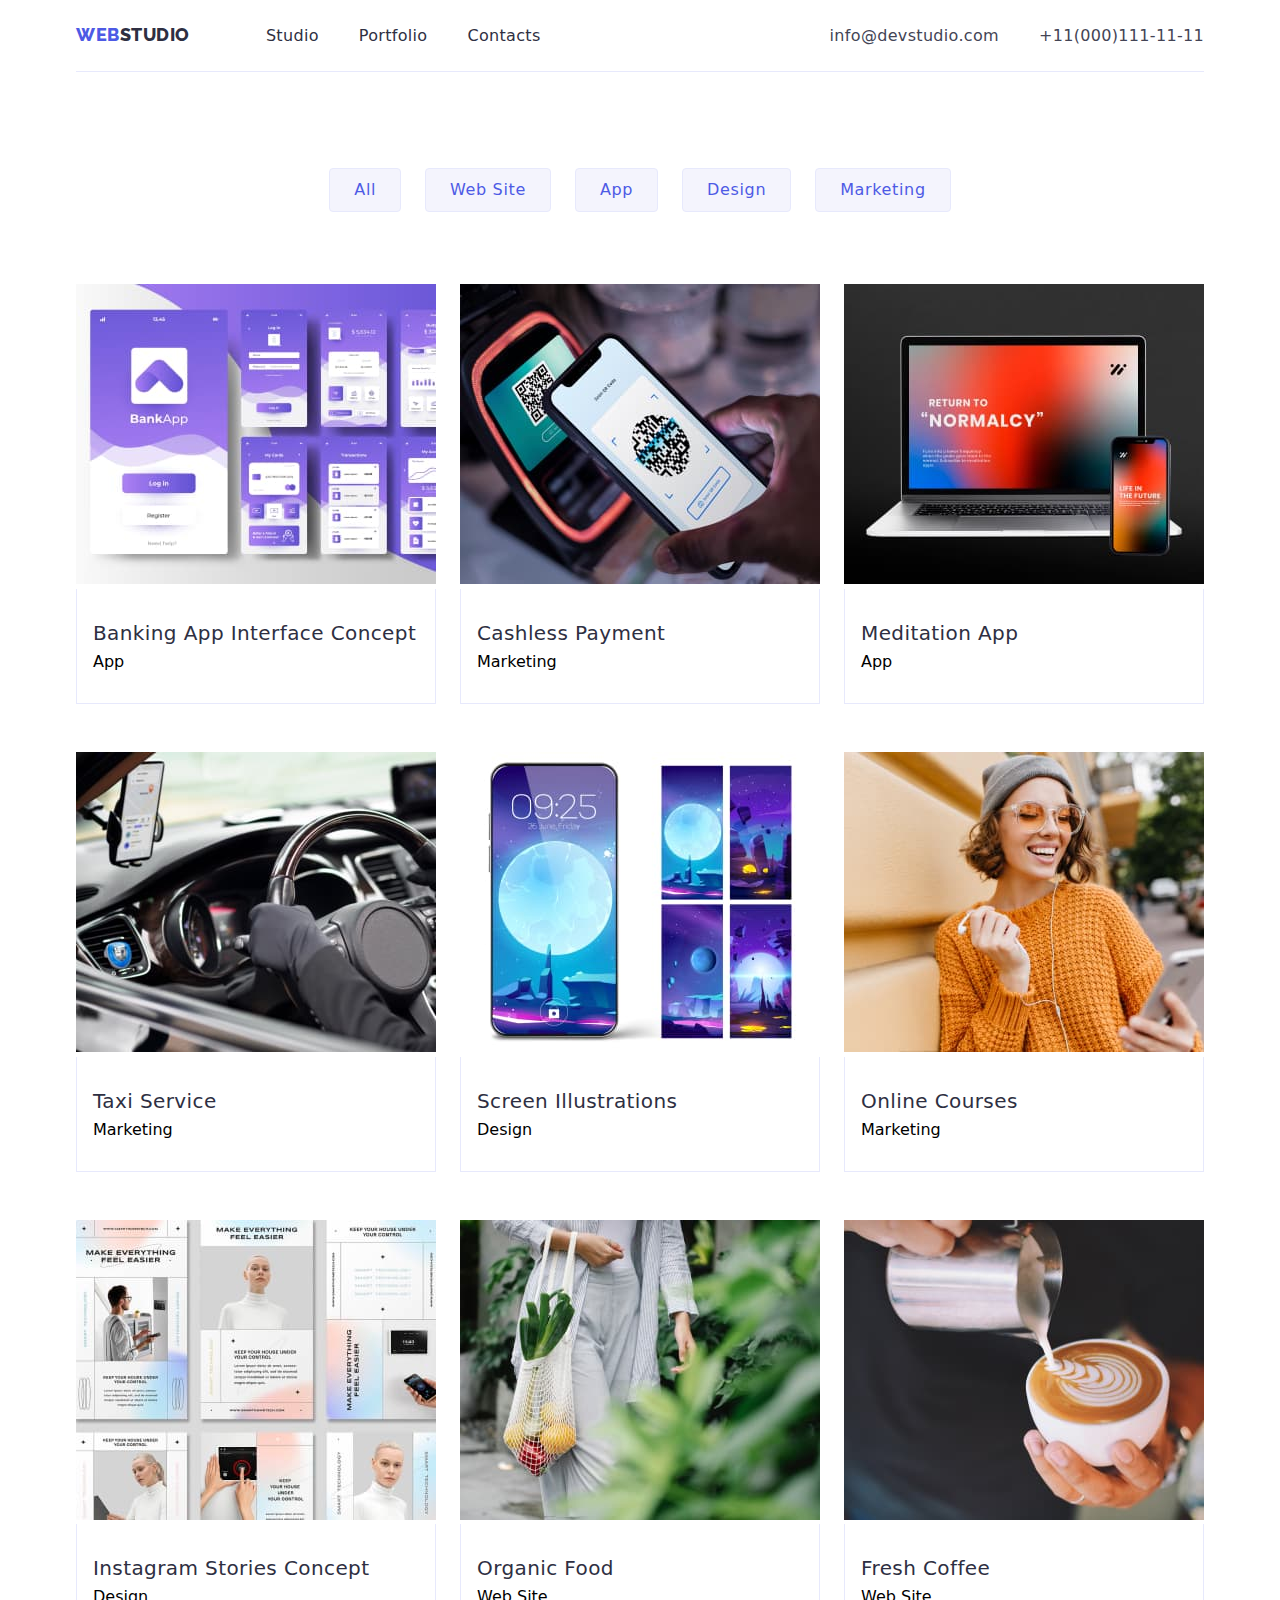
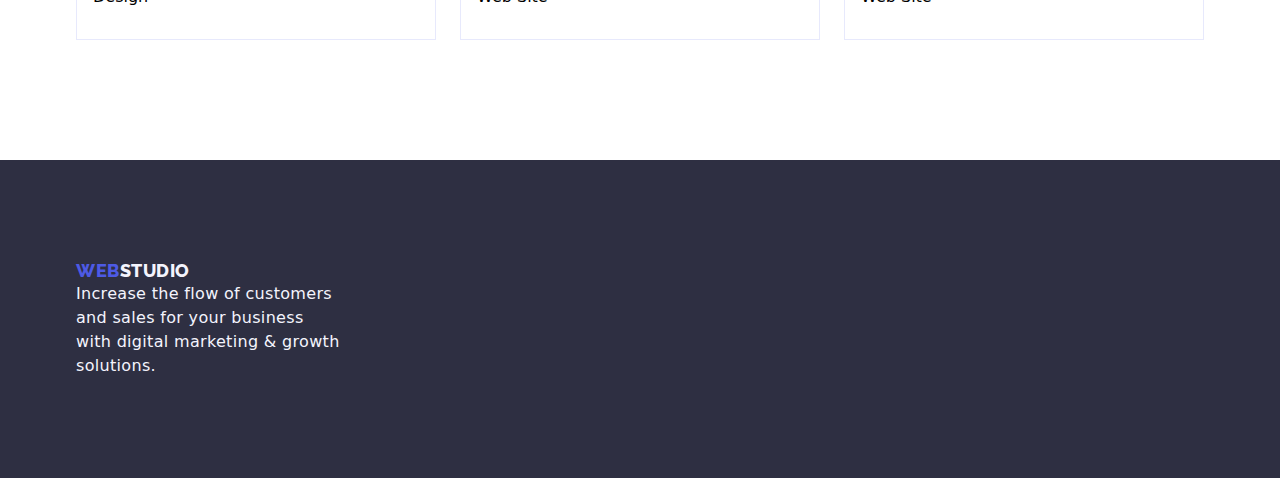
==== portfolio.html @ dd7782ac "Initial commit" ====
<!DOCTYPE html>
<html lang="en">
  <head>
    <meta charset="UTF-8" />
    <meta name="viewport" content="width=device-width, initial-scale=1.0" />
    <title>Portfolio</title>
    <link href="css/styles.css" rel="stylesheet" />
    <link rel="preconnect" href="https://fonts.googleapis.com" />
    <link rel="preconnect" href="https://fonts.gstatic.com" crossorigin />
    <link
      href="https://fonts.googleapis.com/css2?family=Raleway:wght@800&family=Roboto:wght@400;500;700;900&display=swap"
      rel="stylesheet"
    />
    <link
      href="
https://cdn.jsdelivr.net/npm/modern-normalize@2.0.0/modern-normalize.min.css
"
      rel="stylesheet"
    />
  </head>
  <body>
    
    <header>
      <div class="container">
       <div class="menu-wrapper">
      <nav>
        <a href="./" class="logo-style"><span class="logo-web">WEB</span>STUDIO</a>
        <menu class="menu-links">
          <li><a href="./index.html" class="links-style">Studio</a></li>
          <li><a href="./portfolio.html" class="links-style">Portfolio</a></li>
          <li><a href="/contacts" class="links-style">Contacts</a></li>
        </menu>
      </nav>
      <ul class="list-links-contact">
        <li><a href="mailto:info@devstudio.com" class="links-contact">info@devstudio.com</a></li>
        <li><a href="tel:+11(000)111-11-11" class="links-contact">+11(000)111-11-11</a></li>
      </ul>
      </div>
      </div>
    </header>
    

 
    <main>
      
      <section>
        <div class="container">
        <ul class="filters-list">
          <li><button class="filter-button" type="button">All</button></li>
          <li><button class="filter-button" type="button">Web Site</button></li>
          <li><button class="filter-button" type="button">App</button></li>
          <li><button class="filter-button" type="button">Design</button></li>
          <li>
            <button class="filter-button" type="button">Marketing</button>
          </li>
        </ul>
        </div>
      </section>
      
      <section>
       <div class="container">
        <ul class="projects-list">
          <li>
            <figure class="projects-list-element">
              <img
                src="images/app-interface.jpg"
                alt="screenshots from bank app"
                width="360"
                height="300"
              />
              <figcaption class="project-figcaption">
                <p class="project-title">Banking App Interface Concept</p>
                <p class="description-project">App</p>
              </figcaption>
            </figure>
          </li>
          <li>
            <figure class="projects-list-element">
              <img
                src="images/cashless-payment.jpg"
                alt="cashless payment by phone"
                width="360"
                height="300"
              />
              <figcaption class="project-figcaption">
                <p class="project-title">Cashless Payment</p>
                <p class="description-project">Marketing</p>
              </figcaption>
            </figure>
          </li>
          <li>
            <figure class="projects-list-element">
              <img
                src="images/meditation-app.jpg"
                alt="meditation app shown on the phone and laptop"
                width="360"
                height="300"
              />
              <figcaption class="project-figcaption">
                <p class="project-title">Meditation App</p>
                <p class="description-project">App</p>
              </figcaption>
            </figure>
          </li>
          <li>
            <figure class="projects-list-element">
              <img
                src="images/taxi-service.jpg"
                alt="phone inside the vehicle"
                width="360"
                height="300"
              />
              <figcaption class="project-figcaption">
                <p class="project-title">Taxi Service</p>
                <p class="description-project">Marketing</p>
              </figcaption>
            </figure>
          </li>

          <li>
            <figure class="projects-list-element">
              <img
                src="images/screen-illustration.jpg"
                alt="four examples of the screen illustrations for the phone"
                width="360"
                height="300"
              />
              <figcaption class="project-figcaption">
                <p class="project-title">Screen Illustrations</p>
                <p class="description-project">Design</p>
              </figcaption>
            </figure>
          </li>
          <li>
            <figure class="projects-list-element">
              <img
                src="images/online-courses.jpg"
                alt="girl wearing an orange sweater with sunglasses and earphones"
                width="360"
                height="300"
              />
              <figcaption class="project-figcaption">
                <p class="project-title">Online Courses</p>
                <p class="description-project">Marketing</p>
              </figcaption>
            </figure>
          </li>
          <li>
            <figure class="projects-list-element">
              <img
                src="images/insta-stories.jpg"
                alt="examples of templates for instagram stories"
                width="360"
                height="300"
              />
              <figcaption class="project-figcaption">
                <p class="project-title">Instagram Stories Concept</p>
                <p class="description-project">Design</p>
              </figcaption>
            </figure>
          </li>
          <li>
            <figure class="projects-list-element">
              <img
                src="images/food.jpg"
                alt="a woman carrying a reusable bag with vegetables and fruits"
                width="360"
                height="300"
              />
              <figcaption class="project-figcaption">
                <p class="project-title">Organic Food</p>
                <p class="description-project">Web Site</p>
              </figcaption>
            </figure>
          </li>
          <li>
            <figure class="projects-list-element">
              <img
                src="images/coffee.jpg"
                alt="a man making a latte art"
                width="360"
                height="300"
              />
              <figcaption class="project-figcaption">
                <p class="project-title">Fresh Coffee</p>
                <p class="description-project">Web Site</p>
              </figcaption>
            </figure>
          </li>
        </ul>
        </div>
      </section>
      
    </main>
   

 <footer class="footer-style">
      <div class="container footer-wrapper">
      <a href="./" class="logo-footer"><span class="logo-web">WEB</span>STUDIO</a>
      <p class="footer-text">
        Increase the flow of customers and sales for your business with digital
        marketing & growth solutions.
      </p>
</div>
    </footer>

  </body>
</html>
---- css/styles.css ----
body {
    font-family: var(--font-text);
}
:root {
    --background-color-heading: rgba(46, 47, 66, 1);
    --background-color-footer: rgba(46, 47, 66, 1);
    --background-color-header: rgba(255, 255, 255, 1);
    --background-color-ourteam: rgba(244, 244, 253, 1);
    --border-color: rgba(231, 233, 252, 1);
    --font-text: 'Roboto', sans-serif;
    --font-logo: 'Raleway', serif;
    --color-logo: rgba(77, 90, 229, 1);
    --color-headings: rgba(46, 47, 66, 1);
    --color-text: rgba(67, 68, 85, 1);
    --color-h1: rgba(255, 255, 255, 1);
    --color-footer: rgba(244, 244, 253, 1);
}

* {
    margin: 0;
    padding: 0;
    box-sizing: border-box;
}

.menu-wrapper {
    min-height: 72px;
}

.logo-style {
    font-family: var(--font-logo);
    font-size: 18px;
    font-style: normal;
    font-weight: 800;
    line-height: 1.16;
    letter-spacing: 0.54px;
    text-transform: uppercase;
    text-decoration: none;
    color:var(--color-headings);
    }

.logo-web{
    color: var(--color-logo);
}
.menu-links{
    list-style-type: none; 
}
.menu-links .links-style {
        font-size: 16px;
        font-weight: 500;
        line-height: 1.5;
        letter-spacing: 0.32px;
        color: var(--color-headings);
        text-decoration: none;
        
    }

.menu-links .links-style:hover, .menu-links .links-style:focus {
    color: rgba(64, 75, 191, 1);

}
.menu-links .links-style:active {
    color: rgba(64, 75, 191, 1);
}

.list-links-contact{
        list-style-type: none;
}
.links-contact {
        font-size: 16px;
        line-height: 1.5;
        letter-spacing: 0.32px;
        text-decoration: none;
        color: var(--color-text)
        }
.list-links-contact .links-contact:hover,.list-links-contact .links-contact:focus {
    color: rgba(64, 75, 191, 1);
}
.list-links-contact .links-contact:active {
    color: rgba(64, 75, 191, 1);
}


.main-heading {
        font-size: 56px;
        font-weight: 700;
        line-height: 10,7 ;
        letter-spacing: 1.12px;
        text-align: center;  
        margin-top: 0px;
        margin-bottom: 0px;
        padding-top: 68px;
        padding-bottom: 48px;
        display: flex;
        justify-content: center;
        align-items: center;
}


.section-main-heading {
    color: var(--color-h1);
    background-color: var(--background-color-heading);
    padding-bottom: 188px;
    display: flex;
    justify-content: center;
    align-items: center;

}

.order-service {
    background-color:rgba(77, 90, 229, 1);
    color: rgba(255, 255, 255, 1);
    border-radius: 4px;
    box-shadow: 0px 4px 4px 0px rgba(0, 0, 0, 0.15);
    cursor: pointer;
    padding: 16px 32px;
    display: flex;
    justify-content: center;
    align-items: center;
    margin: auto;
}

.section-main-pillars {
    padding-top: 120px;
}
.main-pillars-list {
    list-style-type: none;
    display: flex;
    gap: 24px;
    margin: 0px;
    padding-left: 0px;
}

.main-pillars {
        font-size: 20px;
        font-weight: 500;
        line-height: 1.2;
        letter-spacing: 0.4px;
        color: var(--color-headings);
        margin-bottom: 8px;
        width: 264px;
}
.description {
        font-size: 16px;
        line-height: 1.5;
        letter-spacing: 0.32px;
        color:var(--color-text);
        margin-top: 0px;
        width: 264px;
}

.header-two {
    color: var(--color-headings);
        text-align: center;
        font-size: 36px;
        font-weight: 700;
        line-height: 1.11;
        letter-spacing: 0.72px;
        text-transform: capitalize;
        margin-top: 0px;
        margin-bottom: 72px;
}
.solutions-list {
    list-style-type: none;
    display: flex;
    justify-content: space-between;
    gap: 24px;
    padding-inline-start: 0px;
}
.section-team {
    background-color: var(--background-color-ourteam);
}
.team-list {
    list-style-type: none;
    display: flex;
    justify-content: space-between;
    gap: 24px;
background-color: var(--background-color-ourteam);
padding-inline-start: 0px;
margin: 0px
}

.team-style {
    background-color: var(--background-color-header);
    margin: 0px 0px 0px 0px;
    
}



.team-descrip-wrapper {
    padding-top: 32px;
    padding-bottom: 32px;
}
.team-descrip-wrapper>h4 {
 padding-bottom: 8px;
}

.team-names {
    color: var(--color-headings);
        text-align: center;
        font-size: 20px;
        font-weight: 500;
        line-height: 1.2;
        letter-spacing: 0.4px;
        background-color: var(--background-color-header);
        margin-block-start: 0px;
        margin-block-end: 0px;
        }

.team-position {
        text-align: center;
        font-size: 16px;
        line-height: 1.5;
        letter-spacing: 0.32px;
        color: var(--color-text);
        background-color: var(--background-color-header);
        margin-block-start: 0px;
        margin-block-end: 0px;
}

.footer-style {
    background-color: var(--background-color-footer);
    
}
.footer-text {
    color: var(--color-footer);
        font-size: 16px;
        line-height: 1.5;
        letter-spacing: 0.32px;
        margin-bottom: 0px;
        
        
        
}
.logo-footer {
    font-family: var(--font-logo);
    font-size: 18px;
    font-style: normal;
    font-weight: 800;
    line-height: 1.16;
    letter-spacing: 0.54px;
    text-transform: uppercase;
    text-decoration: none;
    color: var(--color-footer)

}


 .filters-list {
    list-style-type: none;
 }

 .projects-list {
    list-style-type: none;
    display: flex;
        flex-wrap: wrap;
        justify-content: center;
        row-gap: 48px;
        column-gap: 24px;
        margin: 0px;
        padding-bottom: 120px;
        padding-left: 0px;
    
 }

 .projects-list-element {
    margin: 0px;

 }
 .project-figcaption {
    border: 1px solid rgba(231, 233, 252, 1);
    background: rgba(255, 255, 255, 1);
    border-top: none;
    padding-left: 16px;
    padding-right: 16px;

 }
 
 .project-title { 
        font-size: 20px;
        font-weight: 500;
        line-height: 1.2;
        letter-spacing: 0.4px;
        color: var(--color-headings);
        padding-top: 32px;
        margin-top: 0px;
        margin-bottom: 8px;
        

 }
 .description-project {
    margin-bottom: 32px;
 }

.filters-list {
        color: var(--iris, #4D5AE5);
        text-align: center;
        font-size: 16px;
        font-weight: 500;
        line-height: 1,5;
        letter-spacing: 0.64px;
        display: flex;
        flex-direction: row;
        justify-content: center;
        gap:24px;
        padding-top: 96px;
        padding-bottom: 72px;
        margin: 0px;
        padding-inline-start: 0px;
}

.filter-button {
        border-radius: 4px;
        border: 1px solid var(--cornflower, #E7E9FC);
        background: var(--cloud, #F4F4FD);
        color: var(--iris, #4D5AE5);
        text-align: center;
        font-size: 16px;
        font-weight: 500;
        line-height: 1, 5;
        letter-spacing: 0.64px;
        padding: 12px 24px;
        align-items: center;
        }

 .filters-list .filter-button:hover,
 .filters-list .filter-button:focus {
background-color: rgba(64, 75, 191, 1); 
color: rgba(255, 255, 255, 1);
 }


.section {
    padding-top: 120px;
    padding-bottom: 120px;
  
}
 .container {
    max-width: 1158px;
    margin: 0 auto;
    padding: 0 15px;
 }
 
 .menu-wrapper {
    display: flex;
    justify-content: space-between;
    border-bottom: 1px solid rgba(231, 233, 252, 1);
    align-items: center;
 }
 .menu-wrapper>nav {
    display: flex;
    gap: 76px;
    align-items: center;

 }
 .menu-wrapper>nav>menu {
    display: flex;
    gap: 40px
 }
 .menu-wrapper>ul {
    display: flex;
    gap: 40px;
 }
.menu-wrapper>menu>ul {
    gap: 332px;

}

.footer-wrapper {
    display: flex;
    flex-direction: column;
    
    
}

.footer-wrapper>a {
    display: flex;
    justify-content: flex-start;
    align-items: center;
    padding-top: 101.5px;
    
}
.footer-wrapper>p {
    display: flex;
    flex-direction: column;
    justify-content: flex-start;
    align-items: flex-start;
    flex-wrap: wrap;
    padding-bottom: 100px;
   padding-right: 864px;

}
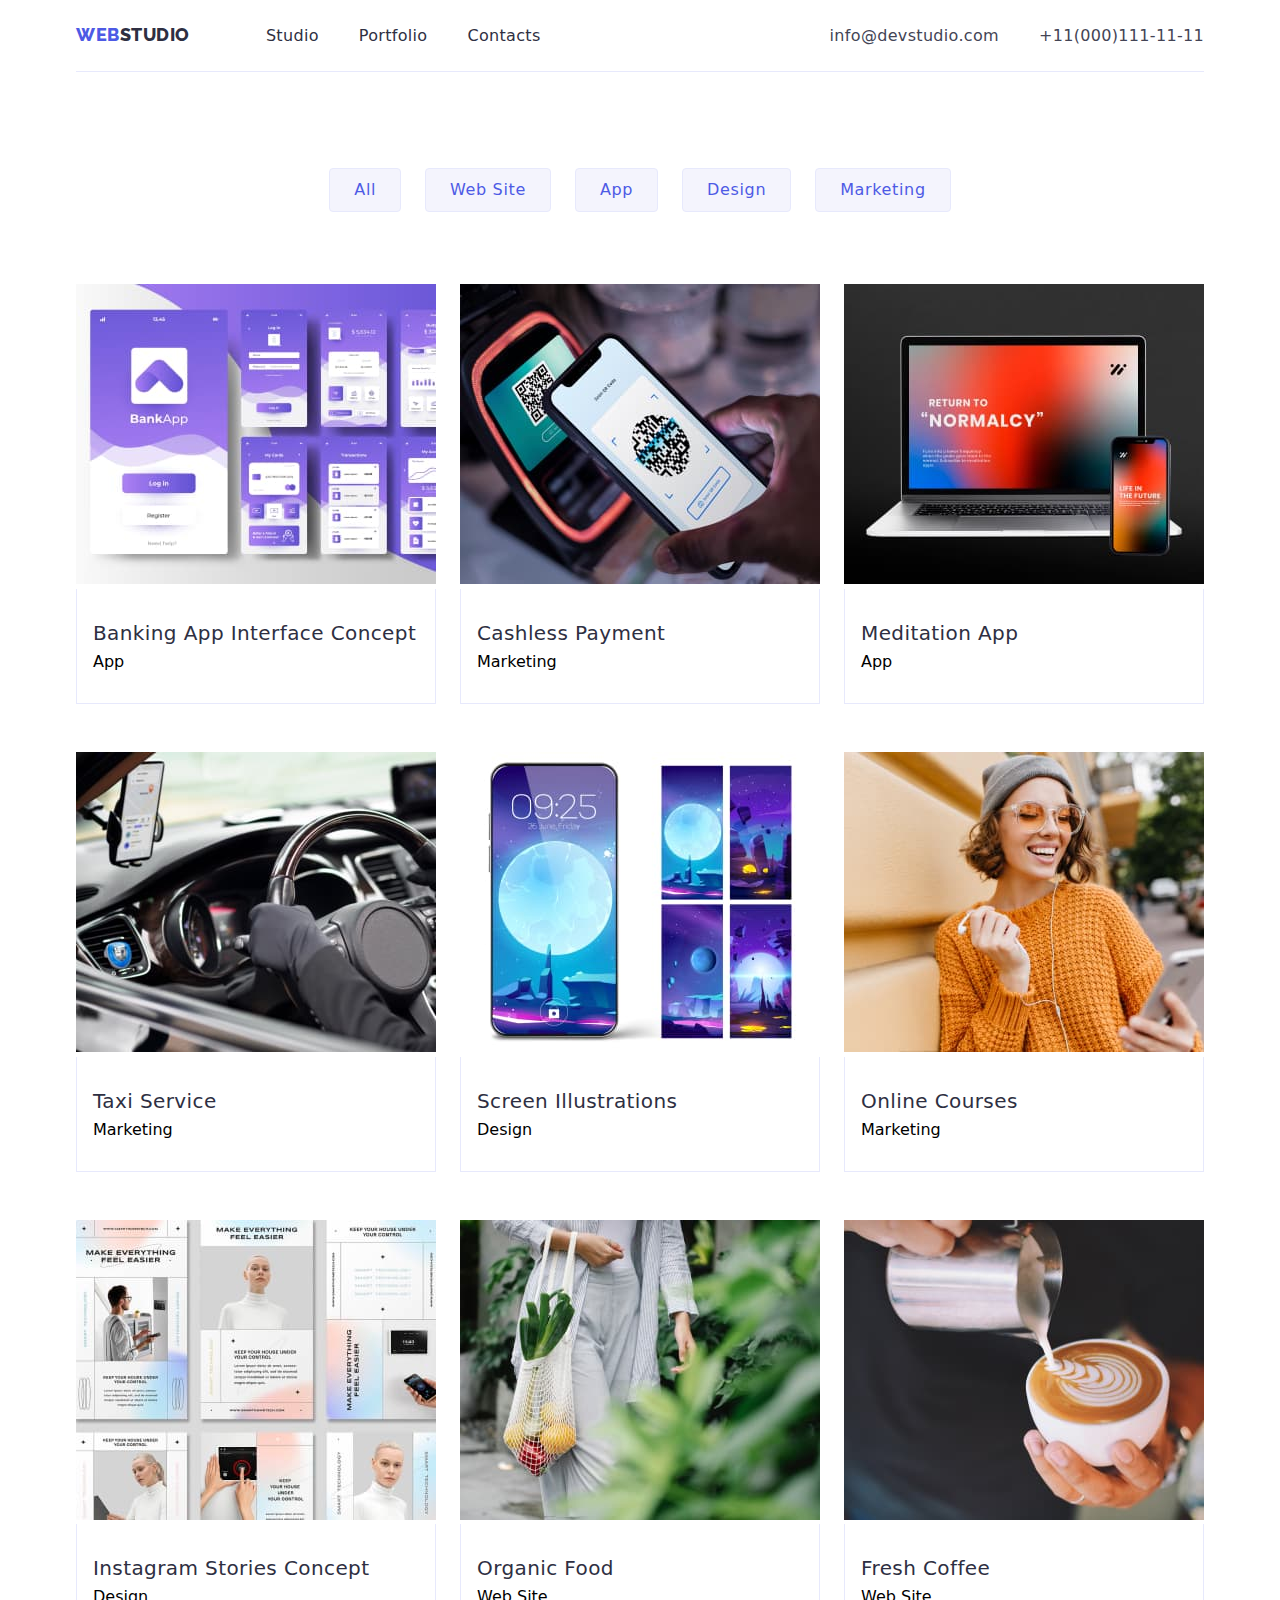
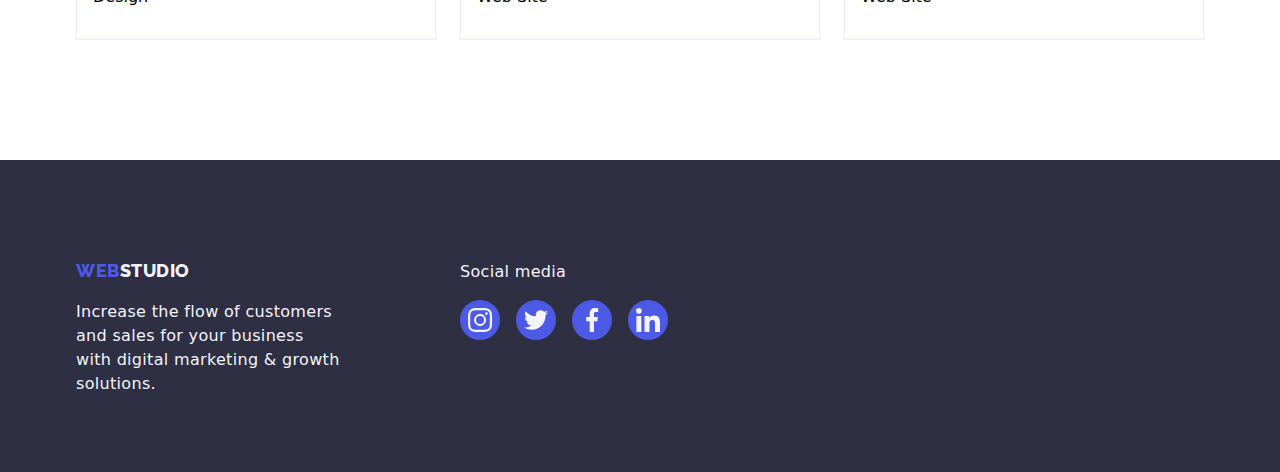
==== commit a3248d75: "hw4" ====
--- a/portfolio.html
+++ b/portfolio.html
@@ -196,12 +196,27 @@
 
  <footer class="footer-style">
       <div class="container footer-wrapper">
-      <a href="./" class="logo-footer"><span class="logo-web">WEB</span>STUDIO</a>
-      <p class="footer-text">
-        Increase the flow of customers and sales for your business with digital
-        marketing & growth solutions.
-      </p>
-</div>
+        <div class="logo-wrapper-footer">
+          <a href="./" class="logo-footer"
+            ><span class="logo-web">WEB</span>STUDIO</a
+          >
+          <p class="footer-text">
+            Increase the flow of customers and sales for your business with
+            digital marketing & growth solutions.
+          </p>
+        </div>
+        <div class="sm-wrapper">
+          <h4 class="sm-text">Social media</h4>
+          <ul class="sm-list">
+            <li>
+              <svg width="40px" height="40px"> <use href="/images/icons.svg#icon-Ellipse-4"> </use> </svg>
+            </li>
+            <li><svg width="40px" height="40px"> <use href="/images/icons.svg#icon-Ellipse"> </use> </svg></li>
+            <li><svg width="40px" height="40px"> <use href="/images/icons.svg#icon-Ellipse-1"> </use> </svg></li>
+            <li><svg width="40px" height="40px"> <use href="/images/icons.svg#icon-Ellipse-2"> </use> </svg></li>
+          </ul>
+        </div>
+      </div>
     </footer>
 
   </body>
--- a/css/styles.css
+++ b/css/styles.css
@@ -22,6 +22,21 @@
     box-sizing: border-box;
 }
 
+.section {
+    padding-top: 120px;
+    padding-bottom: 120px;
+
+}
+
+.container {
+    max-width: 1158px;
+    margin: 0 auto;
+    padding: 0 15px;
+}
+
+
+ /*Style dla headera*/
+
 .menu-wrapper {
     min-height: 72px;
 }
@@ -79,6 +94,37 @@
     color: rgba(64, 75, 191, 1);
 }
 
+ .menu-wrapper {
+     display: flex;
+     justify-content: space-between;
+     border-bottom: 1px solid rgba(231, 233, 252, 1);
+     align-items: center;
+ }
+
+ .menu-wrapper>nav {
+     display: flex;
+     gap: 76px;
+     align-items: center;
+
+ }
+
+ .menu-wrapper>nav>menu {
+     display: flex;
+     gap: 40px
+ }
+
+ .menu-wrapper>ul {
+     display: flex;
+     gap: 40px;
+ }
+
+ .menu-wrapper>menu>ul {
+     gap: 332px;
+
+ }
+
+
+/*Style dla zakładki studio*/
 
 .main-heading {
         font-size: 56px;
@@ -93,6 +139,7 @@
         display: flex;
         justify-content: center;
         align-items: center;
+        
 }
 
 
@@ -103,6 +150,15 @@
     display: flex;
     justify-content: center;
     align-items: center;
+    background-image: linear-gradient(rgba(46, 47, 66, 0.7), rgba(46, 47, 66, 0.7)),
+        url(../images/people-office.jpg);
+    background-position: center;
+    background-size: cover;
+    max-width: 1440px;
+    margin-inline-end: auto;
+    margin-inline-start: auto;
+    
+    
 
 }
 
@@ -182,6 +238,7 @@
 .team-style {
     background-color: var(--background-color-header);
     margin: 0px 0px 0px 0px;
+    box-shadow: 0px 2px 1px 0px rgba(46, 47, 66, 0.08), 0px 1px 1px 0px rgba(46, 47, 66, 0.16), 0px 1px 6px 0px rgba(46, 47, 66, 0.08);
     
 }
 
@@ -218,36 +275,49 @@
         margin-block-end: 0px;
 }
 
-.footer-style {
-    background-color: var(--background-color-footer);
-    
-}
-.footer-text {
-    color: var(--color-footer);
-        font-size: 16px;
-        line-height: 1.5;
-        letter-spacing: 0.32px;
-        margin-bottom: 0px;
-        
-        
-        
-}
-.logo-footer {
-    font-family: var(--font-logo);
-    font-size: 18px;
-    font-style: normal;
-    font-weight: 800;
-    line-height: 1.16;
-    letter-spacing: 0.54px;
-    text-transform: uppercase;
-    text-decoration: none;
-    color: var(--color-footer)
-
-}
-
+.customers-list {
+    list-style-type: none;
+        display: flex;
+        justify-content: flex-start;
+        gap: 24px;
+}
+.customers-icon {
+    border: 1px solid rgba(142, 143, 153, 1);
+    border-radius: 4px;
+    fill: rgba(142, 143, 153, 1);
+    width: 168px;
+    height: 88px;
+}
+
+.customers-icon:hover {
+    fill: rgba(64, 75, 191, 1);
+    border-color: rgba(64, 75, 191, 1);
+}
+
+/*Style dla zakładki portfolio*/
 
  .filters-list {
     list-style-type: none;
+ }
+ .filter-button {
+     border-radius: 4px;
+     border: 1px solid var(--cornflower, #E7E9FC);
+     background: var(--cloud, #F4F4FD);
+     color: var(--iris, #4D5AE5);
+     text-align: center;
+     font-size: 16px;
+     font-weight: 500;
+     line-height: 1, 5;
+     letter-spacing: 0.64px;
+     padding: 12px 24px;
+     align-items: center;
+ }
+
+ .filters-list .filter-button:hover,
+ .filters-list .filter-button:focus {
+     background-color: rgba(64, 75, 191, 1);
+     color: rgba(255, 255, 255, 1);
+     box-shadow: 0px 2px 2px 0px rgba(0, 0, 0, 0.12), 0px 2px 1px 0px rgba(0, 0, 0, 0.08), 0px 3px 1px 0px rgba(0, 0, 0, 0.10);
  }
 
  .projects-list {
@@ -265,6 +335,11 @@
 
  .projects-list-element {
     margin: 0px;
+
+ }
+
+ .projects-list-element:hover {
+box-shadow: 0px 2px 1px 0px rgba(46, 47, 66, 0.08), 0px 1px 1px 0px rgba(46, 47, 66, 0.16), 0px 1px 6px 0px rgba(46, 47, 66, 0.08);
 
  }
  .project-figcaption {
@@ -309,75 +384,68 @@
         padding-inline-start: 0px;
 }
 
-.filter-button {
-        border-radius: 4px;
-        border: 1px solid var(--cornflower, #E7E9FC);
-        background: var(--cloud, #F4F4FD);
-        color: var(--iris, #4D5AE5);
-        text-align: center;
-        font-size: 16px;
-        font-weight: 500;
-        line-height: 1, 5;
-        letter-spacing: 0.64px;
-        padding: 12px 24px;
+
+
+ 
+
+/*Style dla stopki*/
+
+.footer-style {
+    background-color: var(--background-color-footer);
+    min-height: 312px;
+
+}
+
+.footer-text {
+    color: var(--color-footer);
+    font-size: 16px;
+    line-height: 1.5;
+    letter-spacing: 0.32px;
+    margin-bottom: 0px;
+
+}
+
+.sm-text {
+    color: var(--color-footer);
+    font-size: 16px;
+    line-height: 1.5;
+    letter-spacing: 0.32px;
+    margin-bottom: 0px;
+    font-weight: 500;
+}
+
+.logo-footer {
+    font-family: var(--font-logo);
+    font-size: 18px;
+    font-style: normal;
+    font-weight: 800;
+    line-height: 1.16;
+    letter-spacing: 0.54px;
+    text-transform: uppercase;
+    text-decoration: none;
+    color: var(--color-footer)
+}
+
+.logo-wrapper-footer {
+    max-width: 264px;
+
+}
+
+
+
+.footer-wrapper {
+    display: flex;
+    justify-content: flex-start;
+    
+ 
+}
+
+.logo-wrapper-footer>a {
+    display: flex;
+        justify-content: flex-start;
         align-items: center;
-        }
-
- .filters-list .filter-button:hover,
- .filters-list .filter-button:focus {
-background-color: rgba(64, 75, 191, 1); 
-color: rgba(255, 255, 255, 1);
- }
-
-
-.section {
-    padding-top: 120px;
-    padding-bottom: 120px;
-  
-}
- .container {
-    max-width: 1158px;
-    margin: 0 auto;
-    padding: 0 15px;
- }
- 
- .menu-wrapper {
-    display: flex;
-    justify-content: space-between;
-    border-bottom: 1px solid rgba(231, 233, 252, 1);
-    align-items: center;
- }
- .menu-wrapper>nav {
-    display: flex;
-    gap: 76px;
-    align-items: center;
-
- }
- .menu-wrapper>nav>menu {
-    display: flex;
-    gap: 40px
- }
- .menu-wrapper>ul {
-    display: flex;
-    gap: 40px;
- }
-.menu-wrapper>menu>ul {
-    gap: 332px;
-
-}
-
-.footer-wrapper {
-    display: flex;
-    flex-direction: column;
-    
-    
-}
-
-.footer-wrapper>a {
-    display: flex;
-    justify-content: flex-start;
-    align-items: center;
-    padding-top: 101.5px;
+        padding-top: 101.5px;
+        padding-bottom: 17.5px;
     
 }
 .footer-wrapper>p {
@@ -388,6 +456,23 @@
     flex-wrap: wrap;
     padding-bottom: 100px;
    padding-right: 864px;
-
-}
-
+   
+
+}
+
+.sm-wrapper {
+    max-width: 264px;
+    margin-left: 120px;
+    margin-top: 100px;
+}
+
+.sm-list {
+    list-style-type: none;
+    display: flex;
+    justify-content: flex-start;
+    gap: 16px;
+    padding-top: 16px;
+}
+.sm-icon:hover {
+    fill: rgba(49, 208, 170, 1);
+}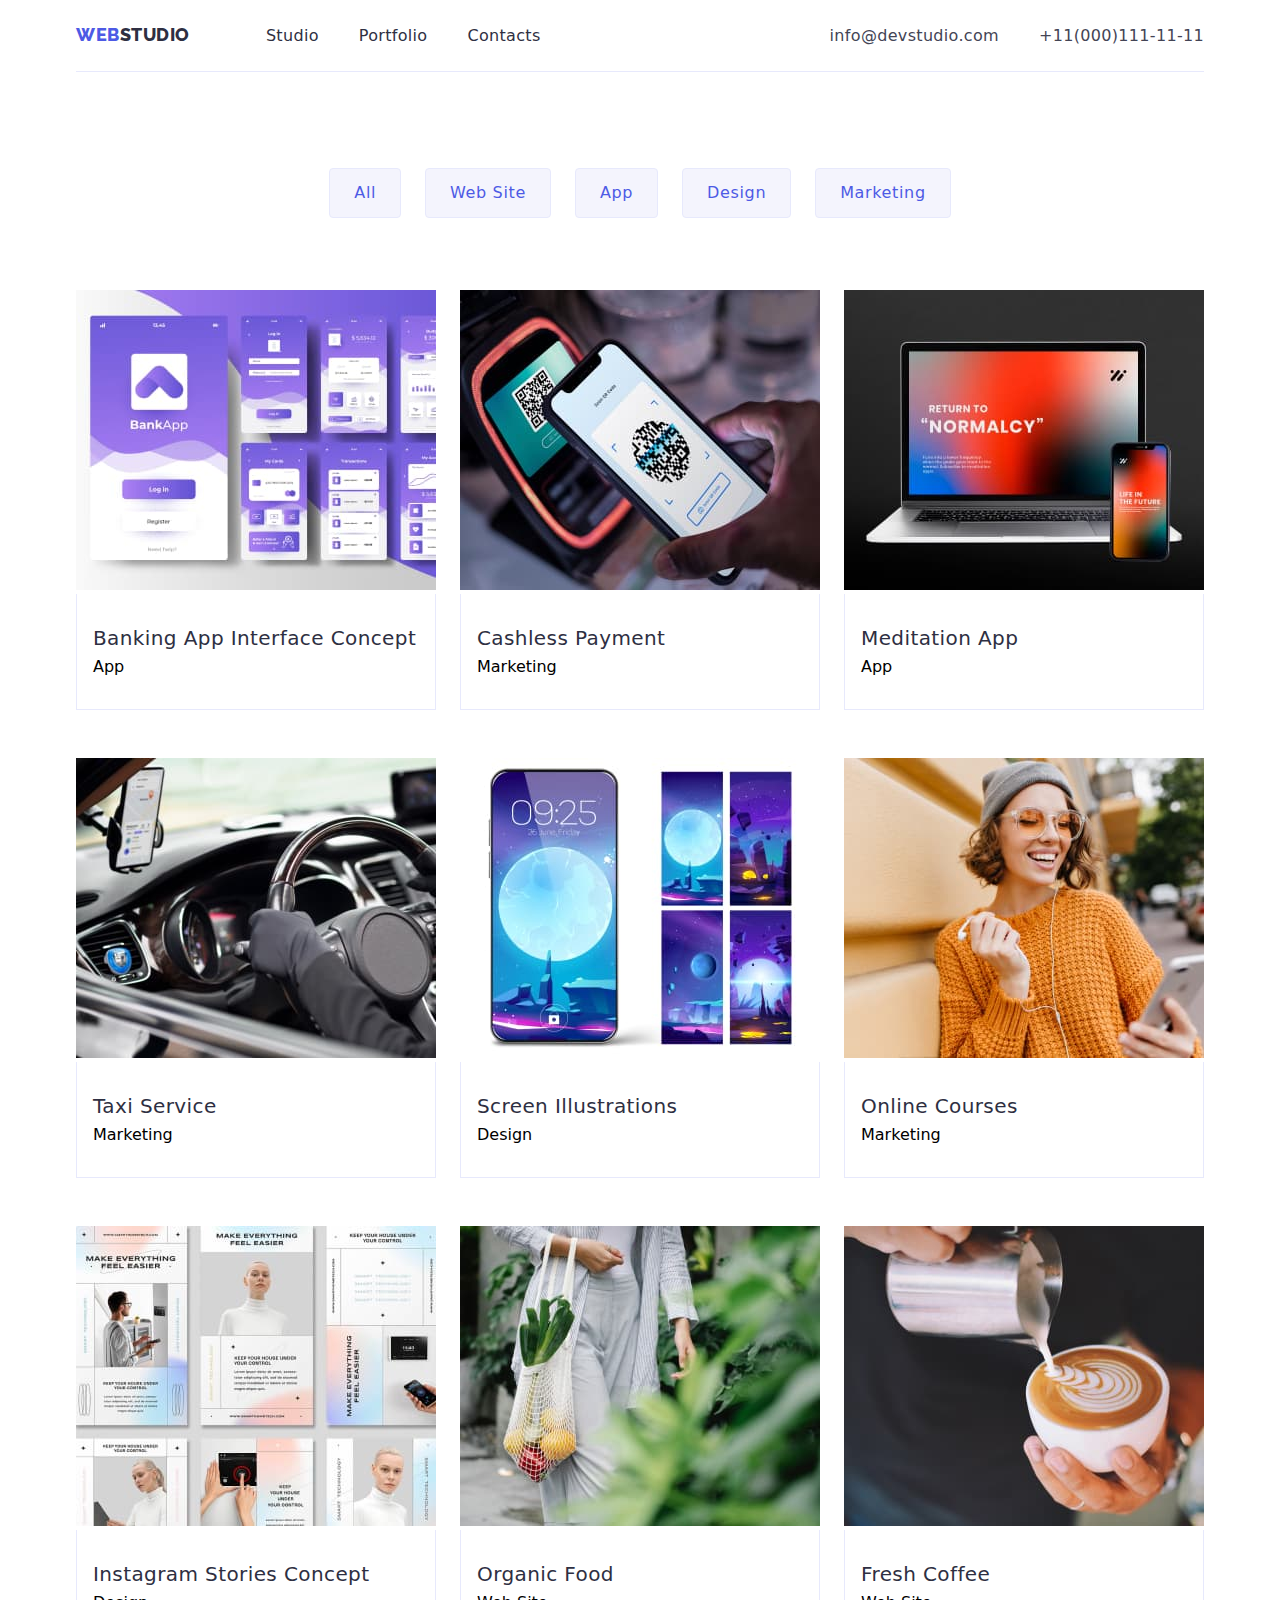
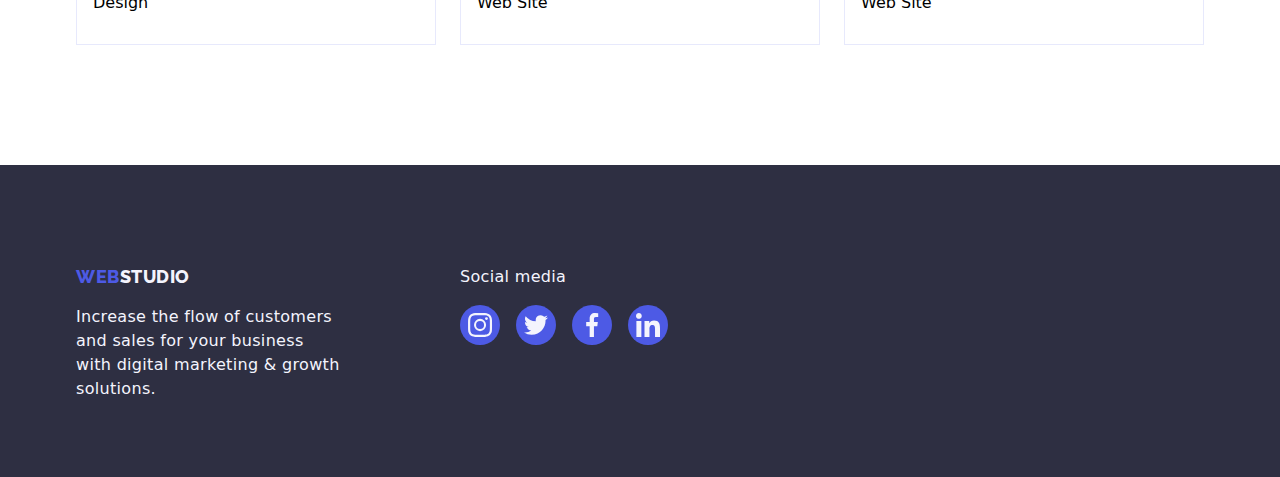
==== commit 372dfc3d: "corrections" ====
--- a/portfolio.html
+++ b/portfolio.html
@@ -24,11 +24,11 @@
       <div class="container">
        <div class="menu-wrapper">
       <nav>
-        <a href="./" class="logo-style"><span class="logo-web">WEB</span>STUDIO</a>
+        <a href="#" class="logo-style"><span class="logo-web">WEB</span>STUDIO</a>
         <menu class="menu-links">
           <li><a href="./index.html" class="links-style">Studio</a></li>
           <li><a href="./portfolio.html" class="links-style">Portfolio</a></li>
-          <li><a href="/contacts" class="links-style">Contacts</a></li>
+          <li><a href="#" class="links-style">Contacts</a></li>
         </menu>
       </nav>
       <ul class="list-links-contact">
@@ -197,7 +197,7 @@
  <footer class="footer-style">
       <div class="container footer-wrapper">
         <div class="logo-wrapper-footer">
-          <a href="./" class="logo-footer"
+          <a href="#" class="logo-footer"
             ><span class="logo-web">WEB</span>STUDIO</a
           >
           <p class="footer-text">
@@ -209,11 +209,11 @@
           <h4 class="sm-text">Social media</h4>
           <ul class="sm-list">
             <li>
-              <svg width="40px" height="40px"> <use href="/images/icons.svg#icon-Ellipse-4"> </use> </svg>
+              <a href="#"><svg class="sm-icon" width="40px" height="40px"> <use href="/images/icons.svg#icon-Ellipse-4"> </use> </svg></a>
             </li>
-            <li><svg width="40px" height="40px"> <use href="/images/icons.svg#icon-Ellipse"> </use> </svg></li>
-            <li><svg width="40px" height="40px"> <use href="/images/icons.svg#icon-Ellipse-1"> </use> </svg></li>
-            <li><svg width="40px" height="40px"> <use href="/images/icons.svg#icon-Ellipse-2"> </use> </svg></li>
+            <li><a href="#"><svg class="sm-icon" width="40px" height="40px"> <use href="/images/icons.svg#icon-Ellipse-5"> </use> </svg></a></li>
+            <li><a href="#"><svg class="sm-icon" width="40px" height="40px"> <use href="/images/icons.svg#icon-Ellipse-6"> </use> </svg></a></li>
+            <li><a href="#"><svg class="sm-icon" width="40px" height="40px"> <use href="/images/icons.svg#icon-Ellipse-7"> </use> </svg></a></li>
           </ul>
         </div>
       </div>
--- a/css/styles.css
+++ b/css/styles.css
@@ -173,6 +173,7 @@
     justify-content: center;
     align-items: center;
     margin: auto;
+    border-style: none;
 }
 
 .section-main-pillars {
@@ -194,6 +195,17 @@
         color: var(--color-headings);
         margin-bottom: 8px;
         width: 264px;
+        margin-top: 8px;
+}
+
+.pillar-icon-wrapper {
+        display: flex;
+            justify-content: center;
+            align-items: center;
+            width: 264px;
+            height: 112px;
+            border-radius: 4px;
+            background: rgba(244, 244, 253, 1);
 }
 .description {
         font-size: 16px;
@@ -232,7 +244,7 @@
     gap: 24px;
 background-color: var(--background-color-ourteam);
 padding-inline-start: 0px;
-margin: 0px
+margin: 0px;
 }
 
 .team-style {
@@ -244,13 +256,11 @@
 
 
 
-.team-descrip-wrapper {
+.team-descrip-wrapper  {
+    padding-bottom: 32px;
     padding-top: 32px;
-    padding-bottom: 32px;
-}
-.team-descrip-wrapper>h4 {
- padding-bottom: 8px;
-}
+}
+    
 
 .team-names {
     color: var(--color-headings);
@@ -273,7 +283,16 @@
         background-color: var(--background-color-header);
         margin-block-start: 0px;
         margin-block-end: 0px;
-}
+        padding-bottom: 8px;
+}
+
+.sm-list-team {
+    list-style-type: none;
+    display: flex;
+    justify-content: center;
+    gap: 24px;
+}
+
 
 .customers-list {
     list-style-type: none;
@@ -307,7 +326,7 @@
      text-align: center;
      font-size: 16px;
      font-weight: 500;
-     line-height: 1, 5;
+     line-height: 1.5;
      letter-spacing: 0.64px;
      padding: 12px 24px;
      align-items: center;
@@ -318,6 +337,7 @@
      background-color: rgba(64, 75, 191, 1);
      color: rgba(255, 255, 255, 1);
      box-shadow: 0px 2px 2px 0px rgba(0, 0, 0, 0.12), 0px 2px 1px 0px rgba(0, 0, 0, 0.08), 0px 3px 1px 0px rgba(0, 0, 0, 0.10);
+    border:rgba(64, 75, 191, 1);
  }
 
  .projects-list {
@@ -473,6 +493,10 @@
     gap: 16px;
     padding-top: 16px;
 }
+.sm-icon {
+    fill:rgba(77, 90, 229, 1);
+}
+
 .sm-icon:hover {
-    fill: rgba(49, 208, 170, 1);
+   fill: rgba(49, 208, 170, 1);
 }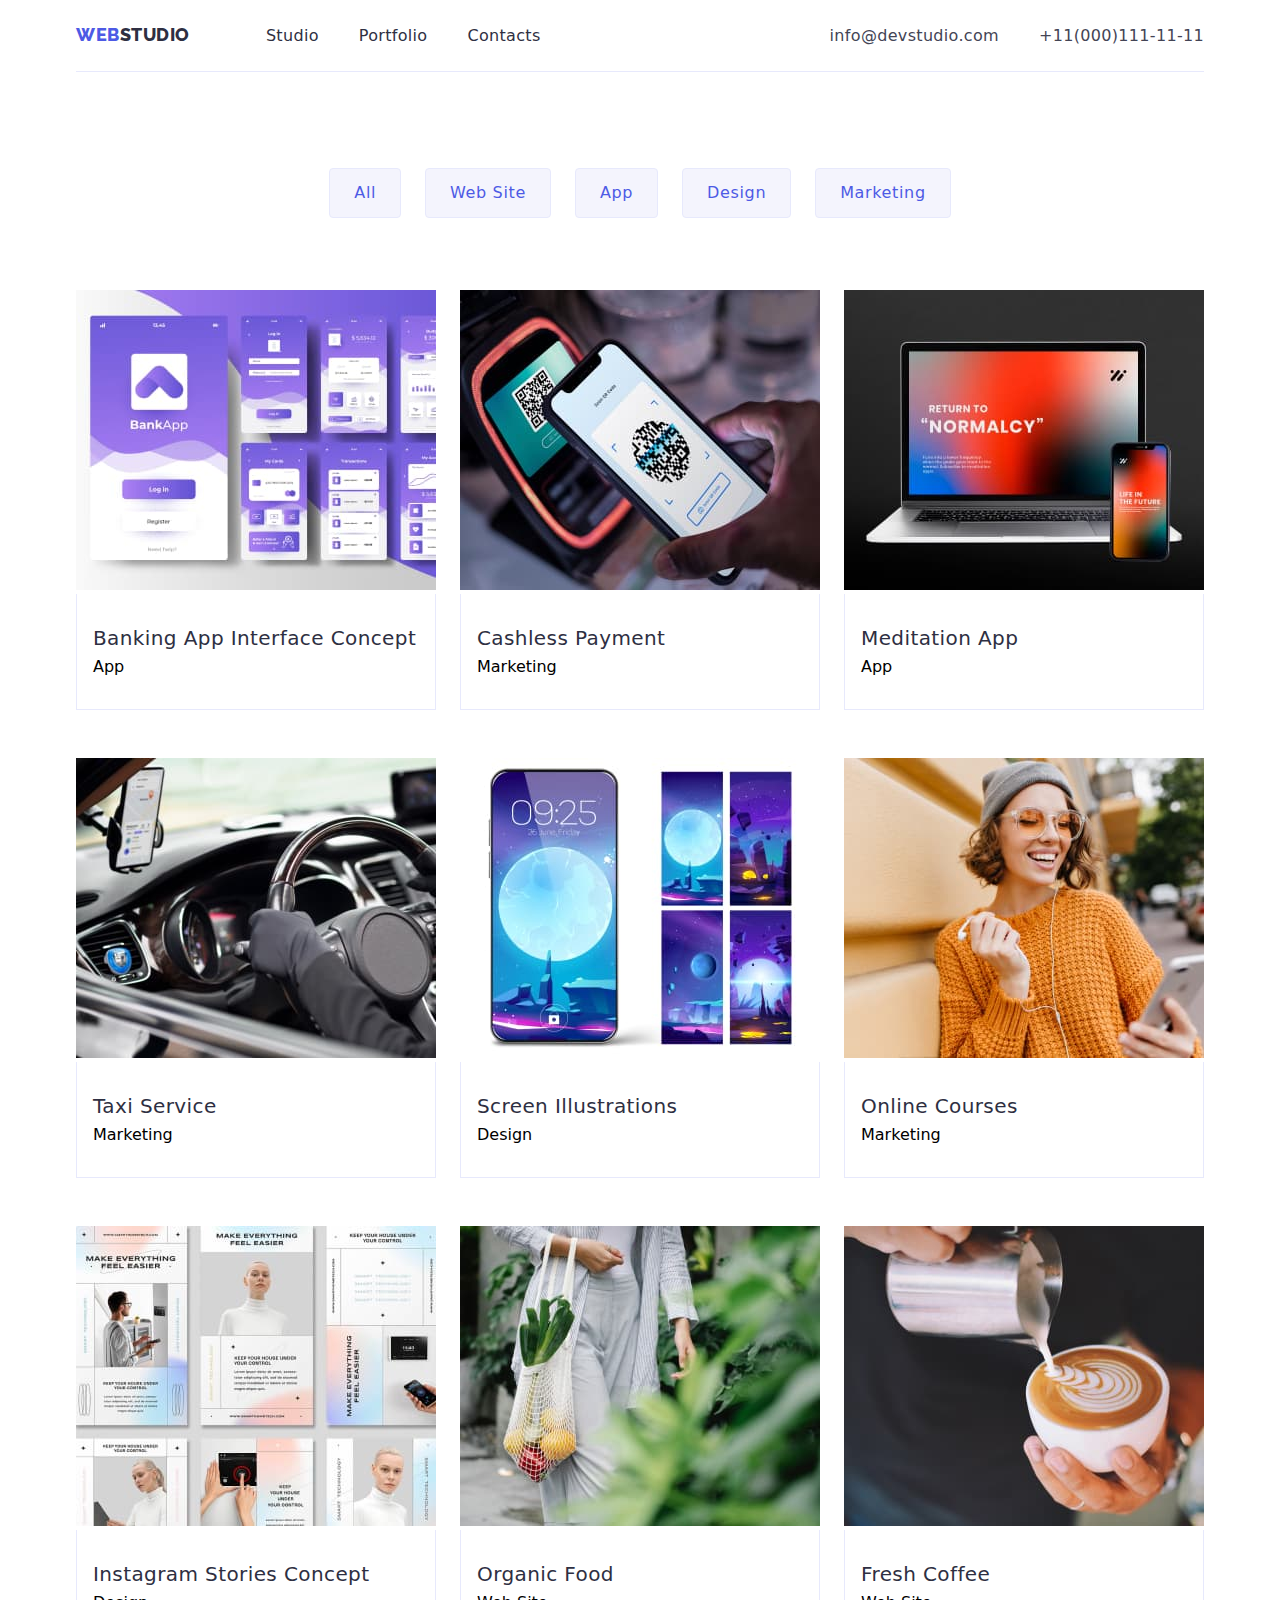
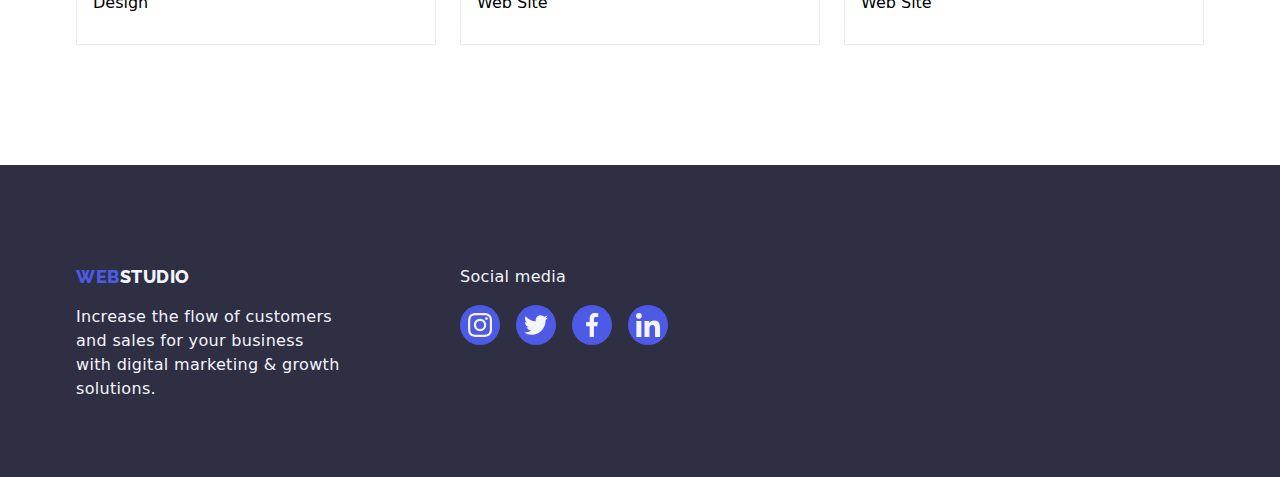
==== commit becc0eca: "final-correction" ====
--- a/portfolio.html
+++ b/portfolio.html
@@ -208,12 +208,11 @@
         <div class="sm-wrapper">
           <h4 class="sm-text">Social media</h4>
           <ul class="sm-list">
-            <li>
-              <a href="#"><svg class="sm-icon" width="40px" height="40px"> <use href="/images/icons.svg#icon-Ellipse-4"> </use> </svg></a>
+            <li ><div class="footer-sm-wrapper"><a href="#"><svg class="sm-icon" width="40px" height="40px"> <use href="./images/icons.svg#icon-instagram-2-1"> </use> </svg></a></div>
             </li>
-            <li><a href="#"><svg class="sm-icon" width="40px" height="40px"> <use href="/images/icons.svg#icon-Ellipse-5"> </use> </svg></a></li>
-            <li><a href="#"><svg class="sm-icon" width="40px" height="40px"> <use href="/images/icons.svg#icon-Ellipse-6"> </use> </svg></a></li>
-            <li><a href="#"><svg class="sm-icon" width="40px" height="40px"> <use href="/images/icons.svg#icon-Ellipse-7"> </use> </svg></a></li>
+            <li ><div class="footer-sm-wrapper"><a href="#"><svg class="sm-icon" width="40px" height="40px"> <use href="./images/icons.svg#icon-twitter-1-1"> </use> </svg></a></div></li>
+            <li ><div class="footer-sm-wrapper"><a href="#"><svg class="sm-icon" width="40px" height="40px"> <use href="./images/icons.svg#icon-facebook-1-1"> </use> </svg></a></div></li>
+            <li ><div class="footer-sm-wrapper"><a href="#"><svg class="sm-icon" width="40px" height="40px"> <use href="./images/icons.svg#icon-linkedin-1-1"> </use> </svg></a></div></li>
           </ul>
         </div>
       </div>
--- a/css/styles.css
+++ b/css/styles.css
@@ -254,14 +254,11 @@
     
 }
 
-
-
 .team-descrip-wrapper  {
     padding-bottom: 32px;
     padding-top: 32px;
 }
     
-
 .team-names {
     color: var(--color-headings);
         text-align: center;
@@ -284,16 +281,32 @@
         margin-block-start: 0px;
         margin-block-end: 0px;
         padding-bottom: 8px;
+        padding-top: 8px;
 }
 
 .sm-list-team {
-    list-style-type: none;
-    display: flex;
-    justify-content: center;
-    gap: 24px;
-}
-
-
+   list-style-type: none;
+        display: flex;
+        justify-content: center;
+        align-items: center;
+        gap: 24px;
+}
+
+.team-icon-wrapper {
+    background-color: rgba(77, 90, 229, 1);
+        border-radius: 50%;
+        width: 40px;
+        height: 40px;
+}
+
+.team-icon {
+    margin: 12px;
+        width: 16px;
+        height: 16px;
+}
+.team-icon-wrapper:hover {
+    background-color: rgba(64, 75, 191, 1);
+}
 .customers-list {
     list-style-type: none;
         display: flex;
@@ -301,15 +314,20 @@
         gap: 24px;
 }
 .customers-icon {
-    border: 1px solid rgba(142, 143, 153, 1);
-    border-radius: 4px;
-    fill: rgba(142, 143, 153, 1);
+    fill: #8e8f99;
     width: 168px;
     height: 88px;
-}
-
+    flex-shrink: 0;
+    padding: 16px 32px;
+    border-radius: 4px;
+    border: 1px solid #8e8f99;
+}
+
+.customers-icon-link:hover {
+    color: rgba(64, 75, 191, 1);
+}
 .customers-icon:hover {
-    fill: rgba(64, 75, 191, 1);
+    fill: currentColor;
     border-color: rgba(64, 75, 191, 1);
 }
 
@@ -493,10 +511,20 @@
     gap: 16px;
     padding-top: 16px;
 }
+
+.footer-sm-wrapper {
+    background-color: rgba(77, 90, 229, 1);
+        border-radius: 50%;
+        width: 40px;
+        height: 40px;
+}
+
 .sm-icon {
-    fill:rgba(77, 90, 229, 1);
-}
-
-.sm-icon:hover {
-   fill: rgba(49, 208, 170, 1);
+    margin: 8px;
+    width: 24px;
+    height: 24px;
+}
+
+.footer-sm-wrapper:hover {
+   background-color:  rgba(49, 208, 170, 1);
 }